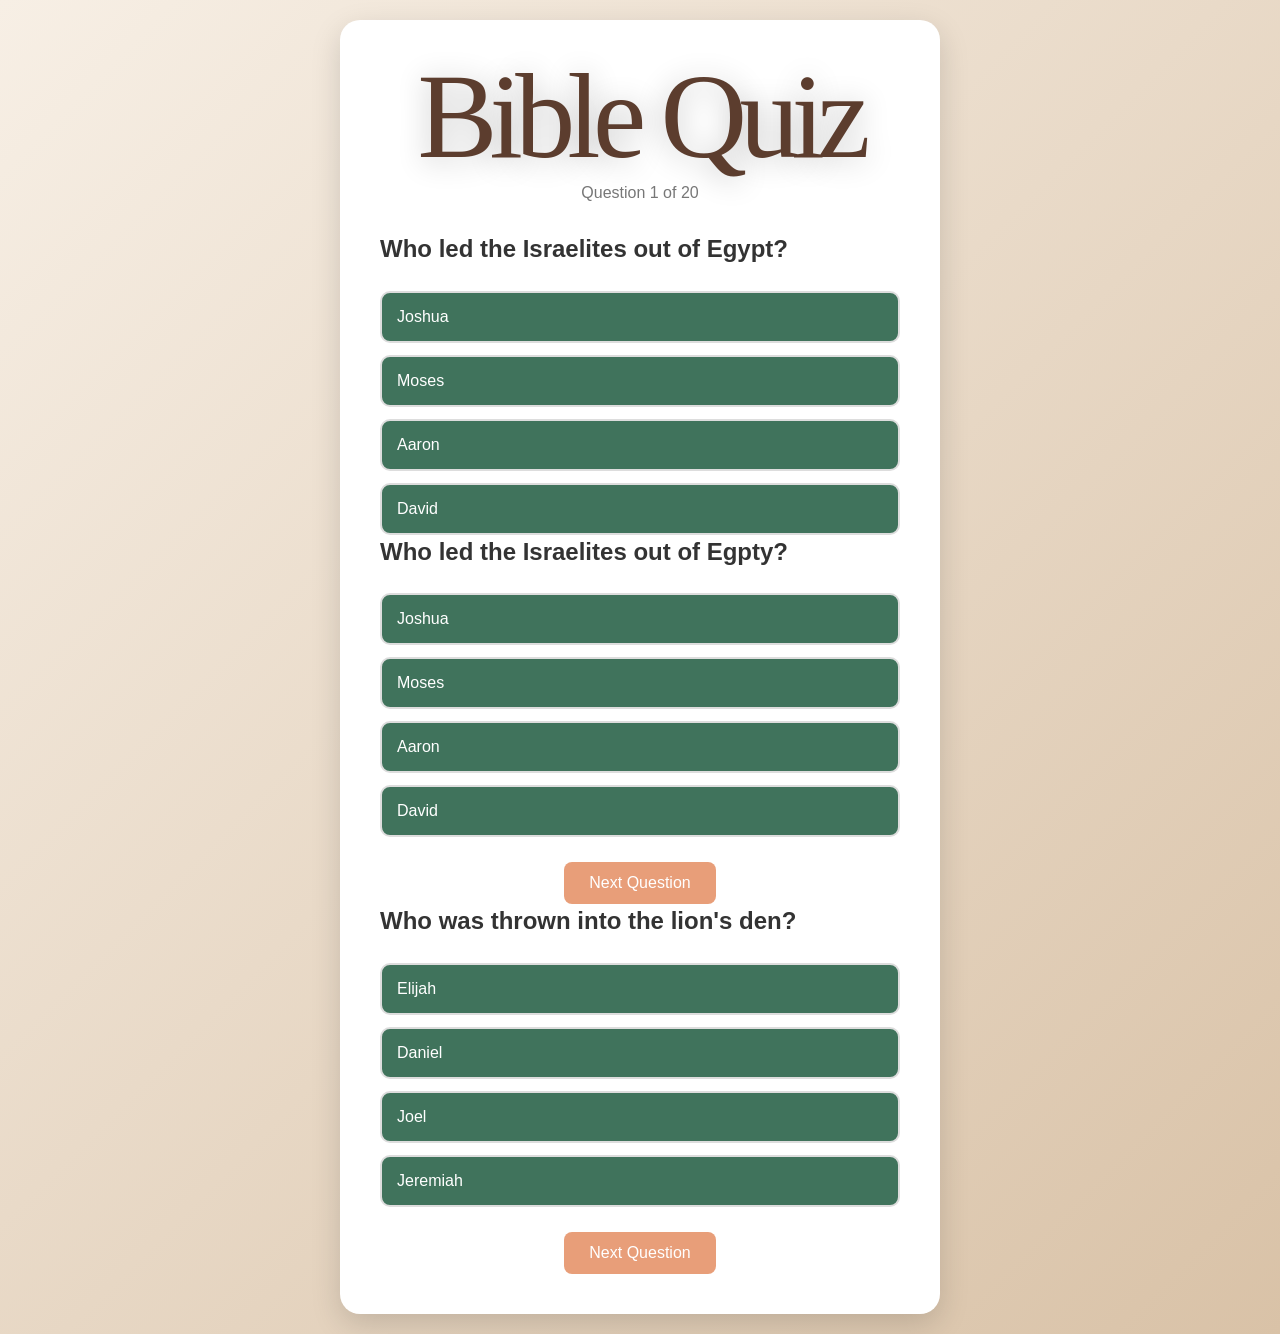
==== quiz.html @ 355b4011 "My first successful website Bible quiz on multiple questions." ====
<!DOCTYPE html>
<html lang="en">
<head>
    <meta charset="UTF-8">
    <meta name="viewport" content="width=device-width, initial-scale=1.0">
    <title>Bible Quiz Game</title>
    <link rel="stylesheet" href="style.css">
</head>

<body>

    <div class="quiz-container">

        <h1>Bible Quiz</h1>

        <p class="question-number">Question 1 of 10</p>

        <h2 class="question">
            Who built the ark?
        </h2>

        <div class="answer-buttons">
            <button class="answer-btn">Abraham</button>
            <button class="answer-btn">Moses</button>
            <button class="answer-btn">Noah</button>
            <button class="answer-btn">David</button>
        </div>

        <button class="next-btn">Next Question</button>

        <h2 class="question"> Who led the Israelites out of Egpty?</h2>
        <div class="answer-buttons">
            <button class="answer-btn">Joshua</button>
            <button class="answer-btn">Moses</button>
            <button class="answer-btn">Aaron</button>
            <button class="answer-btn">David</button>
        </div>
        <button class="next-btn">Next Question</button>

        <h2 class="question">Who was thrown into the lion's den?</h2>
         <div class="answer-buttons">
            <button class="answer-btn">Elijah</button>
            <button class="answer-btn">Daniel</button>
            <button class="answer-btn">Joel</button>
            <button class="answer-btn">Jeremiah</button>
         </div>
         <button class="next-btn">Next Question</button>

    </div>
 <script src="script.js"></script>
</body>
</html>
---- style.css ----
:root {
      color-scheme: dark;
      font-family: Inter, ui-sans-serif, system-ui, -apple-system, BlinkMacSystemFont, "Segoe UI", sans-serif;
      font-synthesis: none;
      text-rendering: optimizeLegibility;
      -webkit-font-smoothing: antialiased;
      -moz-osx-font-smoothing: grayscale;
      --ink: #fffdf7;
      --muted: rgba(255, 253, 247, 0.78);
      --gold: #f6d58b;
    }

    * {
      box-sizing: border-box;
    }

    body {
      min-width: 320px;
      min-height: 100vh;
      min-height: 100svh;
      margin: 0;
      display: grid;
      place-items: center;
      padding: clamp(1rem, 4vw, 3rem);
      overflow-x: hidden;
      color: var(--ink);
      background:
        radial-gradient(ellipse at 12% 12%, rgba(128, 156, 115, 0.22), transparent 38rem),
        radial-gradient(ellipse at 88% 88%, rgba(191, 143, 79, 0.15), transparent 34rem),
        #101b18;
    }

    .welcome-card {
      position: relative;
      isolation: isolate;
      width: min(100%, 1100px);
      min-height: min(690px, calc(100svh - 3rem));
      display: grid;
      place-items: center;
      overflow: hidden;
      border: 1px solid rgba(255, 255, 255, 0.34);
      border-radius: clamp(1.5rem, 4vw, 2.75rem);
      background: rgba(255, 255, 255, 0.08);
      box-shadow:
        0 36px 100px rgba(0, 0, 0, 0.4),
        inset 0 1px 0 rgba(255, 255, 255, 0.3);
    }

    .welcome-card__image,
    .welcome-card__shade {
      position: absolute;
      z-index: -1;
      inset: 0;
      width: 100%;
      height: 100%;
    }

    .welcome-card__image {
      object-fit: cover;
      object-position: center 58%;
      animation: image-arrive 1.2s ease-out both;
    }

    .welcome-card__shade {
      background:
        linear-gradient(90deg, rgba(9, 17, 14, 0.64), rgba(9, 17, 14, 0.24) 58%, rgba(9, 17, 14, 0.34)),
        linear-gradient(0deg, rgba(8, 14, 12, 0.48), transparent 65%);
      backdrop-filter: blur(1px);
    }

    .welcome-card__content {
      width: min(100% - 2rem, 680px);
      margin: auto;
      padding: clamp(2rem, 7vw, 5.5rem);
      text-align: center;
      animation: content-arrive 800ms 120ms ease-out both;
    }

    .eyebrow {
      display: inline-flex;
      align-items: center;
      gap: 0.7rem;
      margin: 0 0 1.5rem;
      color: var(--gold);
      font-size: 0.75rem;
      font-weight: 700;
      letter-spacing: 0.2em;
      line-height: 1.4;
      text-transform: uppercase;
    }

    .eyebrow::before,
    .eyebrow::after {
      width: 1.5rem;
      height: 1px;
      content: "";
      background: currentColor;
      opacity: 0.8;
    }

    h1 {
      margin: 0;
      font-family: Georgia, "Times New Roman", serif;
      font-size: clamp(3.5rem, 11vw, 7.5rem);
      font-weight: 500;
      letter-spacing: -0.065em;
      line-height: 0.95;
      text-wrap: balance;
      text-shadow: 0 3px 30px rgba(0, 0, 0, 0.24);
    }

    .welcome-card__description {
      max-width: 34rem;
      margin: 1.5rem auto 2.25rem;
      color: var(--muted);
      font-size: clamp(1rem, 2vw, 1.125rem);
      line-height: 1.7;
      text-wrap: balance;
    }

    .open-button {
      display: inline-flex;
      min-height: 3.5rem;
      align-items: center;
      justify-content: center;
      gap: 0.85rem;
      padding: 0.85rem 1.65rem;
      border: 1px solid rgba(255, 255, 255, 0.75);
      border-radius: 999px;
      color: #17201a;
      background: rgba(255, 253, 247, 0.94);
      box-shadow: 0 10px 30px rgba(0, 0, 0, 0.2);
      font: inherit;
      font-size: 0.95rem;
      font-weight: 700;
      text-decoration: none;
      transition: transform 180ms ease, background-color 180ms ease, box-shadow 180ms ease;
    }

    .open-button:hover {
      transform: translateY(-2px);
      background: #148a97;
      box-shadow: 0 14px 34px rgba(0, 0, 0, 0.3);
    }

    .open-button:focus-visible {
      outline: 3px solid var(--gold);
      outline-offset: 5px;
    }

    .open-button__arrow {
      font-size: 1.2rem;
      line-height: 1;
      transition: transform 180ms ease;
    }

    .open-button:hover .open-button__arrow {
      transform: translateX(3px);
    }

    @keyframes content-arrive {
      from { opacity: 0; transform: translateY(14px); }
      to { opacity: 1; transform: translateY(0); }
    }

    @keyframes image-arrive {
      from { opacity: 0.65; transform: scale(1.035); }
      to { opacity: 1; transform: scale(1); }
    }

    @media (max-width: 600px) {
      .welcome-card {
        min-height: min(680px, calc(100svh - 2rem));
      }

      .welcome-card__image {
        object-position: 56% center;
      }

      .welcome-card__shade {
        background:
          linear-gradient(0deg, rgba(9, 17, 14, 0.7), rgba(9, 17, 14, 0.34)),
          linear-gradient(90deg, rgba(9, 17, 14, 0.2), transparent);
      }
    }

    @media (prefers-reduced-motion: reduce) {
      *,
      *::before,
      *::after {
        animation-duration: 0.01ms !important;
        animation-iteration-count: 1 !important;
        scroll-behavior: auto !important;
        transition-duration: 0.01ms !important;
      }
    }

    * {
    margin: 0;
    padding: 0;
    box-sizing: border-box;
}

body {
    font-family: Arial, sans-serif;
    background: linear-gradient(135deg, #f7efe5, #d9c2a7);
    min-height: 100vh;
    display: flex;
    justify-content: center;
    align-items: center;
    padding: 20px;
}

.quiz-container {
    background-color: white;
    width: 100%;
    max-width: 600px;
    padding: 40px;
    border-radius: 20px;
    box-shadow: 0 10px 30px rgba(0, 0, 0, 0.15);
}

h1 {
    text-align: center;
    color: #5c3d2e;
    margin-bottom: 10px;
}

.question-number {
    text-align: center;
    color: #777;
    margin-bottom: 30px;
}

.question {
    color: #333;
    margin-bottom: 25px;
    line-height: 1.4;
}

.answer-buttons {
    display: flex;
    flex-direction: column;
    gap: 12px;
}

.answer-btn {
    width: 100%;
    padding: 15px;
    background-color: #40735c;
    border: 2px solid #ddd;
    border-radius: 10px;
    font-size: 16px;
    text-align: left;
    cursor: pointer;
    transition: 0.3s;
}

.answer-btn:hover {
    background-color: #eadbc8;
    border-color: #5c3d2e;
}

.next-btn {
    display: block;
    margin: 25px auto 0;
    padding: 12px 25px;
    background-color: #e89e79;
    color: white;
    border: none;
    border-radius: 8px;
    font-size: 16px;
    cursor: pointer;
    transition: 0.3s;
}

.next-btn:hover {
    background-color: #cab3a9;
}

.answer-btn.correct {
    background-color: #b7e4c7;
    border-color: #2d6a4f;
    color: #1b4332;
}

.answer-btn.wrong {
    background-color: #f8c4c4;
    border-color: #c1121f;
    color: #7f0000;
}

.answer-btn:disabled {
    cursor: not-allowed;
}

.score-screen {
    text-align: center;
    padding: 10px;
}

.trophy {
    font-size: 70px;
    margin-bottom: 10px;
}

.score-screen h2 {
    font-size: 32px;
    color: #5c3d2e;
    margin-bottom: 15px;
}

.score-text {
    font-size: 18px;
    color: #777;
    margin-bottom: 5px;
}

.score-number {
    font-size: 48px;
    font-weight: bold;
    color: #5c3d2e;
    margin-bottom: 5px;
}

.percentage {
    font-size: 28px;
    font-weight: bold;
    color: #2d6a4f;
    margin-bottom: 20px;
}

.encouragement {
    font-size: 17px;
    color: #555;
    line-height: 1.5;
}

/* Mobile Responsive Design */

@media (max-width: 600px) {

    body {
        padding: 15px;
    }

    .quiz-container {
        padding: 25px 18px;
        border-radius: 15px;
    }

    h1 {
        font-size: 28px;
    }

    .question-number {
        font-size: 14px;
        margin-bottom: 20px;
    }

    .question {
        font-size: 20px;
        margin-bottom: 20px;
    }

    .answer-btn {
        padding: 14px;
        font-size: 15px;
    }

    .next-btn {
        width: 100%;
        padding: 14px;
        font-size: 16px;
    }

    .quiz-container img {
        height: 160px;
        border-radius: 12px;
        margin-bottom: 20px;
    }

    /* Score screen */

    .trophy {
        font-size: 55px;
    }

    .score-screen h2 {
        font-size: 27px;
    }

    .score-number {
        font-size: 42px;
    }

    .percentage {
        font-size: 25px;
    }

    .encouragement {
        font-size: 15px;
        padding: 0 5px;
    }
}

.answer-btn:active,
.next-btn:active {
    transform: scale(0.98);
}
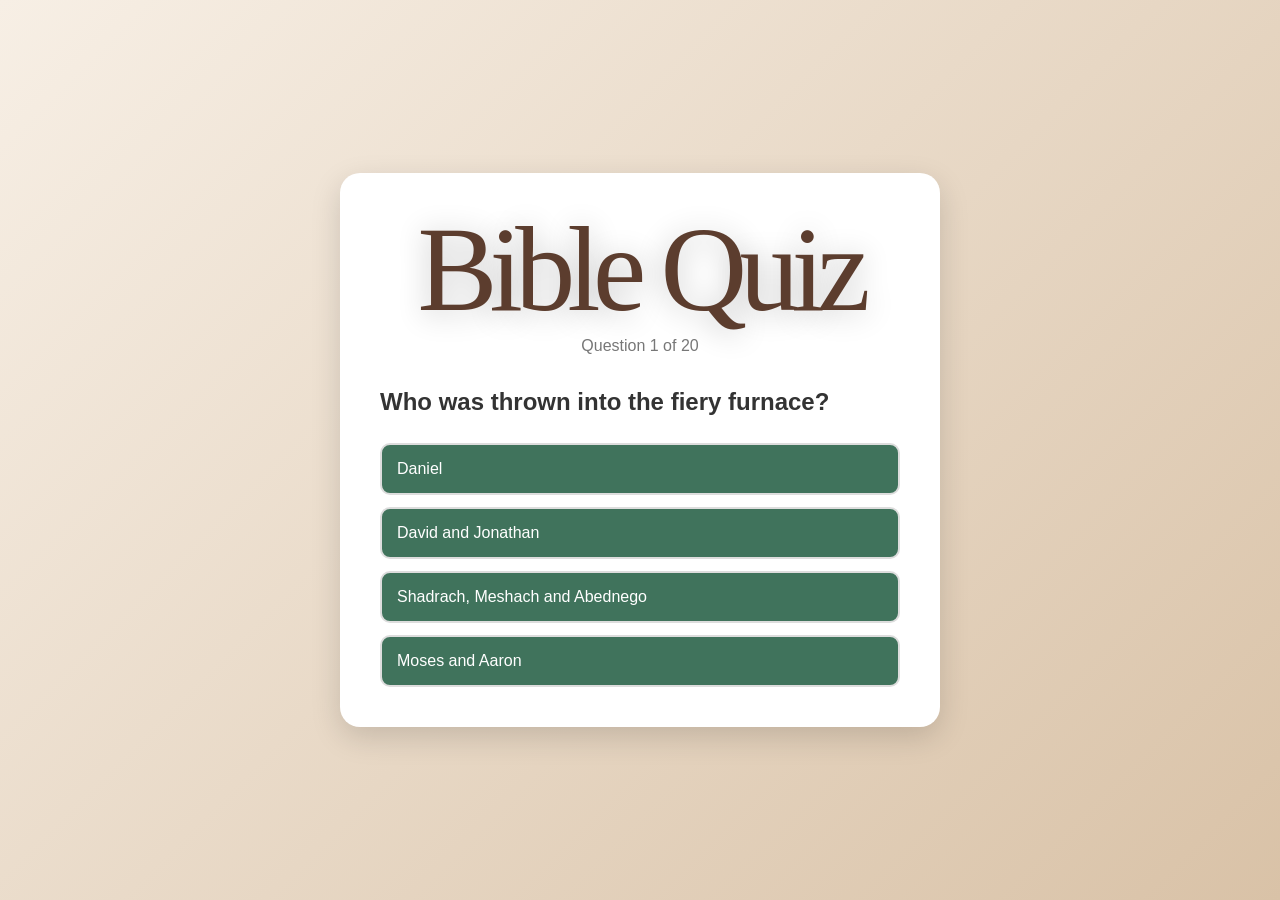
==== commit b318ab5b: "updated changes Final bible quiz website" ====
--- a/quiz.html
+++ b/quiz.html
@@ -11,42 +11,19 @@
 
     <div class="quiz-container">
 
-        <h1>Bible Quiz</h1>
+    <h1>Bible Quiz</h1>
 
-        <p class="question-number">Question 1 of 10</p>
+    <p class="question-number">Question 1 of 20</p>
 
-        <h2 class="question">
-            Who built the ark?
-        </h2>
+    <h2 class="question">Who built the ark?</h2>
 
-        <div class="answer-buttons">
-            <button class="answer-btn">Abraham</button>
-            <button class="answer-btn">Moses</button>
-            <button class="answer-btn">Noah</button>
-            <button class="answer-btn">David</button>
-        </div>
+    <div class="answer-buttons">
+        <!-- JavaScript will add the answers here -->
+    </div>
 
-        <button class="next-btn">Next Question</button>
+    <button class="next-btn">Next Question</button>
 
-        <h2 class="question"> Who led the Israelites out of Egpty?</h2>
-        <div class="answer-buttons">
-            <button class="answer-btn">Joshua</button>
-            <button class="answer-btn">Moses</button>
-            <button class="answer-btn">Aaron</button>
-            <button class="answer-btn">David</button>
-        </div>
-        <button class="next-btn">Next Question</button>
-
-        <h2 class="question">Who was thrown into the lion's den?</h2>
-         <div class="answer-buttons">
-            <button class="answer-btn">Elijah</button>
-            <button class="answer-btn">Daniel</button>
-            <button class="answer-btn">Joel</button>
-            <button class="answer-btn">Jeremiah</button>
-         </div>
-         <button class="next-btn">Next Question</button>
-
-    </div>
+</div>
  <script src="script.js"></script>
 </body>
 </html>
--- a/style.css
+++ b/style.css
@@ -407,4 +407,9 @@
 .answer-btn:active,
 .next-btn:active {
     transform: scale(0.98);
+}
+
+.answer-btn:active,
+.next-btn:active {
+    transform: scale(0.98);
 }
